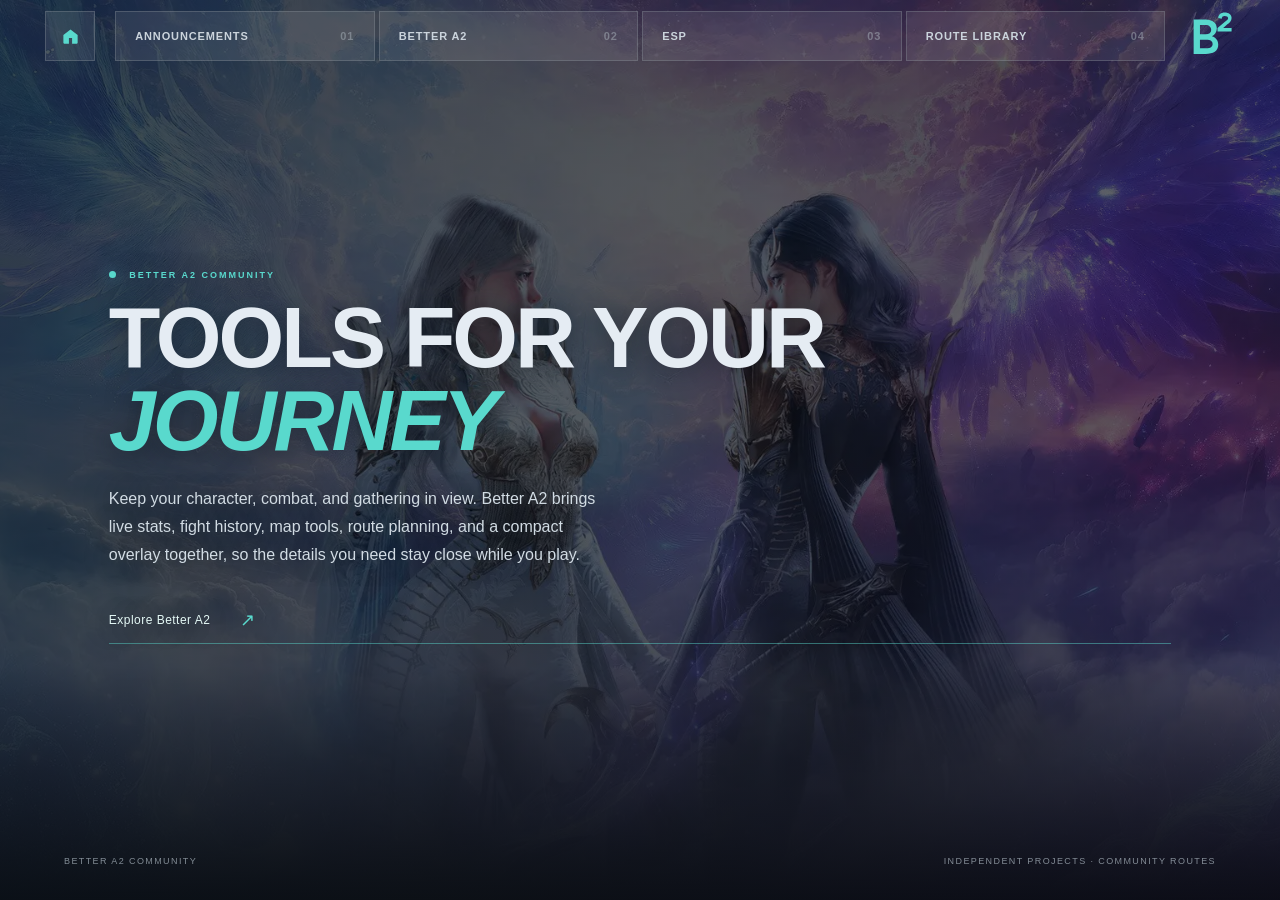
==== site/index.html @ ad32090d "Publish Better A2 community site" ====
<!doctype html>
<html lang="en">
<head>
  <meta charset="utf-8"><meta name="viewport" content="width=device-width, initial-scale=1">
  <meta name="theme-color" content="#0c1016"><meta name="description" content="The Better A2 community hub.">
  <title>Better A2 — Project Hub</title><link rel="icon" href="assets/favicon.svg" type="image/svg+xml"><link rel="stylesheet" href="assets/site.css">
</head>
<body class="home-page">
  <header class="site-header">
    <a class="home-icon" href="index.html" aria-label="Home" title="Home"><svg viewBox="0 0 24 24" aria-hidden="true"><path d="m3 10 9-7 9 7v10a1 1 0 0 1-1 1h-6v-7h-4v7H4a1 1 0 0 1-1-1z"/></svg></a>
    <nav class="main-nav" aria-label="Main navigation"><a href="announcements.html"><span>ANNOUNCEMENTS</span><b>01</b></a><a href="ba2.html"><span>BETTER A2</span><b>02</b></a><a href="esp.html"><span>ESP</span><b>03</b></a><a href="routes.html"><span>ROUTE LIBRARY</span><b>04</b></a></nav>
    <a class="header-mark" href="index.html" aria-label="Better A2"><img src="assets/brand.svg" alt=""></a>
  </header>
  <main>
    <section class="landing-hero">
      <div class="hero-content">
        <p class="eyebrow"><i></i> BETTER A2 COMMUNITY</p>
        <h1><span class="hero-title-line">Tools for your</span><br><em>journey</em></h1>
        <p class="hero-lead">Keep your character, combat, and gathering in view. Better A2 brings live stats, fight history, map tools, route planning, and a compact overlay together, so the details you need stay close while you play.</p>
        <a class="hero-link" href="ba2.html">Explore Better A2 <span>↗</span></a>
      </div>
      <div class="hero-caption"><span>BETTER A2 COMMUNITY</span><span>INDEPENDENT PROJECTS · COMMUNITY ROUTES</span></div>
    </section>
  </main>
  <script src="assets/site.js"></script>
</body>
</html>
---- site/assets/site.css ----
:root {
  color-scheme: dark;
  --bg: #0c1016;
  --panel: #141b24;
  --edge: #26313d;
  --muted: #8b9aaa;
  --text: #e5ecf3;
  --cyan: #59d9cd;
  --gold: #ddc581;
  --overlay: rgba(9, 15, 24, .72);
  font-family: 'Segoe UI', sans-serif;
}
* { box-sizing: border-box; }
html { scroll-behavior: smooth; }
html { background: var(--bg); }
body { margin: 0; min-height: 100vh; background: var(--bg); color: var(--text); font: 14px 'Segoe UI', sans-serif; }
a { color: inherit; text-decoration: none; }
a:focus-visible, input:focus-visible, select:focus-visible { outline: 2px solid var(--cyan); outline-offset: 3px; }
.site-header { position: sticky; top: 0; z-index: 10; width: 100%; height: 76px; padding: 0 clamp(18px, 3vw, 42px); margin: auto; display: flex; align-items: center; justify-content: center; gap: 20px; background: transparent; border: 0; backdrop-filter: none; }
.home-icon { width: 50px; height: 50px; display: grid; place-items: center; border: 1px solid #87919a5c; border-radius: 0; background: #ffffff15; color: var(--cyan); flex: 0 0 50px; }
.home-icon svg { width: 19px; height: 19px; fill: currentColor; }
.main-nav { display: flex; align-items: stretch; justify-content: center; gap: 4px; flex: 0 1 1050px; max-width: 1050px; min-width: 0; height: 50px; }
.main-nav a { display: flex; align-items: center; justify-content: space-between; gap: 16px; min-width: 0; flex: 1; padding: 0 clamp(11px, 1.5vw, 22px); border: 1px solid #87919a5c; background: #ffffff15; color: #cbd4dc; font-size: 11px; font-weight: 600; letter-spacing: .08em; transition: color .16s, background .16s, border-color .16s; }
.main-nav a span { overflow: hidden; text-overflow: ellipsis; white-space: nowrap; }
.main-nav a b { color: #aeb8c07d; font: 600 11px 'Segoe UI',sans-serif; }
.main-nav a:hover, .main-nav a.active { color: #fff; border-color: #59d9cdb0; background: #59d9cd24; }
.main-nav a.active b { color: var(--cyan); }
.footer-home { color: var(--cyan); font-weight: 700; font-size: 22px; letter-spacing: -2px; }
.footer-home span { color: #d5e1e7; font-size: .65em; vertical-align: top; letter-spacing: -1px; }
.header-mark { width: 50px; height: 50px; flex: 0 0 50px; display: block; }
.header-mark img { display: block; width: 90%; height: 90%; object-fit: contain; margin: auto; }
.home-page { --home-header: clamp(58px, 8vh, 76px); width: 100%; height: 100vh; height: 100svh; min-height: 0; overflow: hidden; background-color: var(--bg); background-image: linear-gradient(110deg, rgba(9,16,25,.77) 0%, rgba(12,16,22,.68) 46%, rgba(13,12,25,.64) 100%), linear-gradient(0deg, var(--bg) 0%, transparent 26%), url('cover.webp'); background-size: cover; background-position: center, center, center 42%; background-repeat: no-repeat; }
.home-page .site-header { position: relative; height: var(--home-header); }
.home-page main { height: calc(100svh - var(--home-header)); }
.landing-hero { min-height: calc(100svh - 76px); position: relative; width: 100%; max-width: none; margin: 0; display: flex; align-items: center; padding: 45px clamp(26px, 9vw, 135px) 84px; isolation: isolate; overflow: hidden; background: url('cover.webp') center 42% / cover no-repeat; }
.home-page .landing-hero { height: 100%; min-height: 0; flex-direction: column; align-items: stretch; justify-content: space-between; padding: clamp(18px, 3.5vh, 42px) clamp(22px, 8.5vw, 130px) clamp(46px, 7vh, 72px); background: transparent; }
.landing-hero::before { content: ''; position: absolute; z-index: -1; inset: 0; background: linear-gradient(110deg, rgba(9,16,25,.77) 0%, rgba(12,16,22,.68) 46%, rgba(13,12,25,.64) 100%), linear-gradient(0deg, var(--bg) 0%, transparent 26%); }
.home-page .landing-hero::before { background: transparent; }
.hero-content { max-width: 620px; margin-top: -15px; text-shadow: 0 2px 26px #06101c88; }
.home-page .hero-content { flex: 1 1 auto; display: flex; flex-direction: column; justify-content: center; width: min(100%, 1080px); max-width: 1080px; margin: 0; padding: 0 0 clamp(16px, 3vh, 38px); }
.home-page .hero-content h1 { font-size: clamp(30px, 6.6vw, 88px); }
.hero-title-line { white-space: nowrap; }
.home-page .hero-content h1 { text-transform: uppercase; }
.eyebrow, .project-number { margin: 0 0 17px; color: var(--cyan); font-size: 9px; font-weight: 600; letter-spacing: 2px; text-transform: uppercase; }
.eyebrow i { display: inline-block; width: 7px; height: 7px; margin-right: 9px; background: var(--cyan); border-radius: 50%; box-shadow: 0 0 15px #59d9cd99; }
.hero-content h1 { margin: 0; font-size: clamp(52px, 8vw, 92px); font-weight: 600; line-height: .98; letter-spacing: -3px; }
.hero-content h1 em { color: var(--cyan); font-style: italic; }
.hero-lead { max-width: 490px; margin: 22px 0 28px; color: #d2dce4; font-size: 16px; line-height: 1.75; }
.hero-link { display: inline-flex; gap: 30px; align-items: center; padding: 12px 0; border-bottom: 1px solid #59d9cd75; color: #e4f8f5; font-size: 12px; letter-spacing: .04em; }
.hero-link span { color: var(--cyan); font-size: 18px; }
.hero-caption { position: absolute; right: clamp(24px, 5vw, 76px); bottom: 34px; left: clamp(24px, 5vw, 76px); display: flex; justify-content: space-between; color: #c0ccd5a6; font-size: 9px; letter-spacing: 1.4px; }
.scroll-cue { position: absolute; bottom: 105px; right: clamp(24px, 5vw, 76px); display: flex; flex-direction: column; align-items: center; gap: 9px; color: #d2dce499; font-size: 8px; letter-spacing: 1.6px; writing-mode: vertical-rl; }
.scroll-cue span { height: 36px; width: 1px; background: linear-gradient(var(--cyan), transparent); }
.home-sections, .content-page { max-width: 1120px; margin: 0 auto; padding: 64px 28px 90px; }
.home-sections { border-top: 1px solid #dcecf01c; }
.home-page .home-sections { position: relative; z-index: 1; width: min(100%, 1120px); max-width: none; margin: 0 auto; padding: 0; border: 0; flex: 0 0 auto; }
.section-heading { margin-bottom: 22px; }
.home-page .section-heading { display: flex; align-items: baseline; gap: 16px; margin-bottom: 11px; }
.home-page .section-heading .eyebrow { flex: 0 0 auto; margin: 0; }
.home-page .section-heading h2 { font-size: clamp(23px, 3vw, 36px); }
.section-heading h2, .page-intro h1 { margin: 0; font-size: clamp(30px, 4vw, 46px); font-weight: 500; letter-spacing: -1.5px; }
.section-list { display: grid; grid-template-columns: repeat(4,minmax(0,1fr)); gap: 4px; padding: 4px; border: 1px solid #87919a70; background: #ffffff12; }
.section-row { display: flex; align-items: center; justify-content: space-between; gap: 12px; min-height: 62px; padding: 0 15px; border: 1px solid #87919a4d; background: #ffffff0b; transition: background .18s, border-color .18s; }
.section-row:hover { background: #59d9cd20; border-color: #59d9cd99; }
.section-title { font-size: 10px; font-weight: 600; letter-spacing: .09em; }
.section-row>b { color: #aeb8c07d; font-size: 11px; font-weight: 600; }
.section-row:hover>b { color: var(--cyan); }
.site-footer { max-width: 1500px; margin: auto; padding: 22px clamp(20px, 5vw, 76px) 30px; border-top: 1px solid #dcecf01c; display: flex; align-items: center; justify-content: space-between; gap: 18px; color: #a3b0bd; font-size: 10px; }
.footer-home { font-size: 20px; }
.site-footer>a:last-child { color: #c4d5dd; }
.home-page .site-footer { display: none; }
.content-page { min-height: calc(100vh - 140px); padding-top: 74px; }
.page-intro { max-width: 740px; margin-bottom: 38px; }
.page-intro h1 { margin: 0 0 12px; font-size: clamp(40px, 6vw, 66px); }
.page-intro>p:last-child { max-width: 680px; color: #bdcbd5; font-size: 14px; line-height: 1.75; }
.filters { display: grid; grid-template-columns: 1fr 190px 190px; gap: 10px; padding: 12px; border: 1px solid #dcecf028; border-radius: 10px; background: #0d151edb; backdrop-filter: blur(14px); }
.filters select, .search-box input { width: 100%; height: 41px; border: 1px solid #26313d; border-radius: 6px; background: #141b24; color: var(--text); padding: 0 11px; font: 13px 'Segoe UI', sans-serif; }
.filters select:focus, .search-box input:focus { border-color: var(--cyan); }
.search-box { display: flex; align-items: center; gap: 10px; padding-left: 12px; border: 1px solid #26313d; border-radius: 6px; background: #141b24; color: var(--cyan); }
.search-box input { border: 0; background: transparent; padding-left: 0; outline: none; }
.results-line { display: flex; justify-content: space-between; margin: 18px 3px 10px; color: #aab9c5; font-size: 10px; letter-spacing: 1px; }
.route-list, .announcement-list { display: grid; gap: 10px; }
.route-card, .announcement-card, .project-card { border: 1px solid #dcecf02b; border-radius: 9px; background: #101821d9; backdrop-filter: blur(13px); }
.route-card { display: flex; align-items: center; justify-content: space-between; gap: 20px; padding: 18px; }
.route-card h2, .announcement-card h2, .project-card h2 { margin: 9px 0 4px; font-size: 18px; font-weight: 600; }
.route-card p, .announcement-card p, .project-card p { margin: 0; color: #aab9c5; font-size: 12px; line-height: 1.65; }
.route-tags { display: flex; gap: 6px; flex-wrap: wrap; }
.pill { display: inline-flex; padding: 4px 8px; border: 1px solid #315d5d; border-radius: 4px; background: #163133; color: #8ce3db; font-size: 9px; letter-spacing: .7px; }
.pill-muted { color: #bac5cd; border-color: #4b5660; background: #202932; }
.pill-verified { color: #8fe0aa; border-color: #39614b; background: #172a20; }
.pill-purple { color: #d6c1ff; border-color: #604f7d; background: #292137; }
.route-meta { display: flex; gap: 20px; margin-top: 12px; color: #8293a1; font-size: 9px; letter-spacing: .7px; }
.route-meta b { color: #d0dbe2; font-weight: 500; }
.button { display: inline-flex; align-items: center; justify-content: center; gap: 9px; padding: 10px 14px; border: 1px solid #33434e; border-radius: 6px; background: #1a2430; color: var(--text); font-size: 11px; font-weight: 600; white-space: nowrap; transition: .15s; }
.button:hover { border-color: var(--cyan); color: #d9fbf6; }
.button-primary { border-color: #396c66; background: #254c4a; color: #c2f6ed; }
.empty-state { min-height: 230px; display: grid; place-content: center; justify-items: center; border: 1px dashed #dcecf044; border-radius: 9px; background: #101821bd; text-align: center; padding: 25px; }
.empty-state>span { color: var(--cyan); font-size: 28px; }
.empty-state h2 { margin: 8px 0 5px; font-size: 18px; }
.empty-state p { margin: 0 0 10px; color: var(--muted); font-size: 12px; }
.text-link { color: var(--cyan); font-size: 11px; }
.inline-note, .release-banner { display: flex; align-items: center; justify-content: space-between; gap: 20px; margin-top: 34px; padding: 22px; border: 1px solid #dcecf02b; border-radius: 9px; background: #101821d9; backdrop-filter: blur(13px); }
.inline-note h2, .release-banner h2 { margin: 0 0 5px; font-size: 19px; font-weight: 500; }
.inline-note p:not(.eyebrow), .release-banner p:not(.eyebrow) { max-width: 600px; margin: 0; color: #aab9c5; font-size: 12px; }
.inline-note .eyebrow, .release-banner .eyebrow { margin-bottom: 6px; }
.route-submit-panel { margin-top: 38px; padding: 24px; border: 1px solid #dcecf02b; border-radius: 9px; background: #101821d9; backdrop-filter: blur(13px); }
.route-submit-intro { max-width: 720px; margin-bottom: 22px; }
.route-submit-intro .eyebrow { margin-bottom: 7px; }
.route-submit-intro h2 { margin: 0 0 8px; font-size: 24px; font-weight: 500; }
.route-submit-intro p:last-child { margin: 0; color: #aab9c5; font-size: 12px; line-height: 1.7; }
.tally-embed { width: 100%; min-height: 720px; overflow: hidden; border-radius: 7px; }
.tally-embed iframe { display: block; width: 100%; min-height: 720px; border: 0; background: transparent; }
.route-submit-form { display: grid; grid-template-columns: repeat(2,minmax(0,1fr)); gap: 14px; }
.form-field { display: grid; gap: 7px; color: #c6d2dc; font-size: 11px; font-weight: 600; }
.form-field input, .form-field select, .form-field textarea { width: 100%; min-height: 42px; padding: 10px 12px; border: 1px solid #33434e; border-radius: 6px; background: #0e151d; color: var(--text); font: 12px 'Segoe UI',sans-serif; }
.form-field input[type=file] { padding: 8px; }
.form-field textarea { resize: vertical; min-height: 82px; }
.form-field input::placeholder, .form-field textarea::placeholder { color: #8293a1; }
.form-field-wide, .form-submit-row { grid-column: 1 / -1; }
.optional-label { color: #8293a1; font-size: 8px; letter-spacing: .8px; }
.form-submit-row { display: flex; align-items: center; gap: 15px; flex-wrap: wrap; }
.form-status { margin: 0; color: #9aabba; font-size: 11px; line-height: 1.5; }
.form-status.is-success { color: #8fe0aa; }
.announcement-list { grid-template-columns: repeat(3, minmax(0,1fr)); }
.announcement-card { min-height: 220px; padding: 20px; display: flex; flex-direction: column; align-items: flex-start; }
.announcement-meta { display: flex; align-items: center; gap: 10px; color: #8b9aaa; font-size: 8px; letter-spacing: .9px; }
.announcement-card p { margin-bottom: 20px; }
.announcement-card .text-link { margin-top: auto; }
.announcement-muted { opacity: .82; }
.project-grid { display: grid; grid-template-columns: repeat(3,minmax(0,1fr)); gap: 11px; }
.project-grid.two { grid-template-columns: repeat(2,minmax(0,1fr)); }
.project-card { min-height: 190px; padding: 21px; }
.project-card .project-number { display: block; margin: 0 0 17px; font-size: 8px; }
.project-card h2 { margin: 0 0 7px; }
.project-card .text-link { display: inline-block; margin-top: 18px; }
.muted-note { display: block; margin-top: 18px; color: var(--gold); font-size: 10px; line-height: 1.6; }
.release-banner { margin-top: 26px; }
.release-banner .eyebrow { margin: 0 0 7px; }
.sr-only { position: absolute; width: 1px; height: 1px; padding: 0; margin: -1px; overflow: hidden; clip: rect(0,0,0,0); white-space: nowrap; border: 0; }
@media (max-width: 760px) {
  .site-header { height: 64px; padding: 0 17px; gap: 13px; }
  .main-nav { justify-content: center; gap: 3px; height: 42px; overflow-x: auto; }
  .main-nav a { flex: 0 0 auto; padding: 0 9px; font-size: 9px; letter-spacing: 0; }
  .main-nav a b { display: none; }
  .header-mark { display: none; }
  .landing-hero { min-height: calc(100svh - 64px); padding: 30px 25px 90px; background-position: 55% center; }
  .landing-hero::before { background: linear-gradient(90deg,#091019c9,#09101970),linear-gradient(0deg,var(--bg),transparent 34%); }
  .hero-content h1 { font-size: clamp(52px, 12vw, 76px); }
  .hero-lead { font-size: 14px; }
  .scroll-cue { display: none; }
  .hero-caption { left: 25px; right: 25px; font-size: 7px; letter-spacing: .8px; }
  .section-list { grid-template-columns: repeat(2,minmax(0,1fr)); }
  .section-row { min-height: 57px; padding: 0 10px; }
  .section-title { font-size: 9px; }
  .home-sections, .content-page { padding-left: 20px; padding-right: 20px; }
  .filters { grid-template-columns: 1fr 1fr; }
  .search-box { grid-column: 1 / -1; }
  .announcement-list, .project-grid, .project-grid.two { grid-template-columns: 1fr; }
  .announcement-card { min-height: 175px; }
  .route-card { align-items: flex-start; flex-direction: column; }
  .route-submit-panel { padding: 18px; }
  .route-submit-form { grid-template-columns: 1fr; }
  .form-field-wide, .form-submit-row { grid-column: auto; }
  .inline-note, .release-banner { align-items: flex-start; flex-direction: column; }
  .site-footer { padding-left: 20px; padding-right: 20px; }
}
@media (max-width: 430px) {
  .home-icon { width: 42px; height: 42px; flex-basis: 42px; }
  .header-mark { width: 42px; height: 42px; flex-basis: 42px; }
  .main-nav { gap: 2px; }
  .main-nav a { padding: 0 6px; font-size: 8px; }
  .filters { grid-template-columns: 1fr; }
  .search-box { grid-column: auto; }
  .hero-caption span:last-child { display: none; }
  .route-meta { flex-direction: column; gap: 6px; }
}
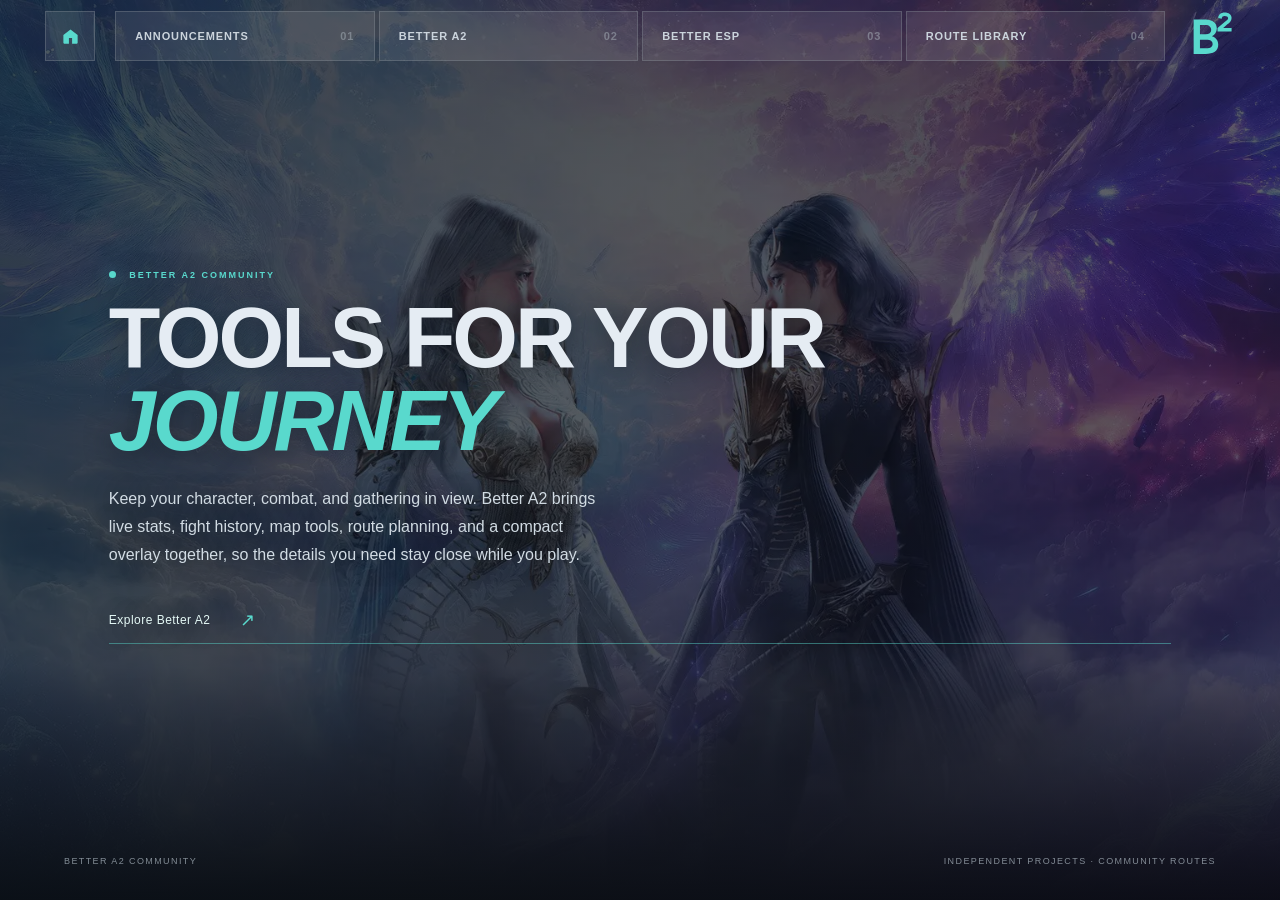
==== commit 4f7a9d44: "Rename ESP navigation and simplify BA2 feature blocks" ====
--- a/site/index.html
+++ b/site/index.html
@@ -8,7 +8,7 @@
 <body class="home-page">
   <header class="site-header">
     <a class="home-icon" href="index.html" aria-label="Home" title="Home"><svg viewBox="0 0 24 24" aria-hidden="true"><path d="m3 10 9-7 9 7v10a1 1 0 0 1-1 1h-6v-7h-4v7H4a1 1 0 0 1-1-1z"/></svg></a>
-    <nav class="main-nav" aria-label="Main navigation"><a href="announcements.html"><span>ANNOUNCEMENTS</span><b>01</b></a><a href="ba2.html"><span>BETTER A2</span><b>02</b></a><a href="esp.html"><span>ESP</span><b>03</b></a><a href="routes.html"><span>ROUTE LIBRARY</span><b>04</b></a></nav>
+    <nav class="main-nav" aria-label="Main navigation"><a href="announcements.html"><span>ANNOUNCEMENTS</span><b>01</b></a><a href="ba2.html"><span>BETTER A2</span><b>02</b></a><a href="esp.html"><span>BETTER ESP</span><b>03</b></a><a href="routes.html"><span>ROUTE LIBRARY</span><b>04</b></a></nav>
     <a class="header-mark" href="index.html" aria-label="Better A2"><img src="assets/brand.svg" alt=""></a>
   </header>
   <main>
--- a/site/assets/site.css
+++ b/site/assets/site.css
@@ -78,12 +78,15 @@
 .filters select:focus, .search-box input:focus { border-color: var(--cyan); }
 .search-box { display: flex; align-items: center; gap: 10px; padding-left: 12px; border: 1px solid #26313d; border-radius: 6px; background: #141b24; color: var(--cyan); }
 .search-box input { border: 0; background: transparent; padding-left: 0; outline: none; }
-.results-line { display: flex; justify-content: space-between; margin: 18px 3px 10px; color: #aab9c5; font-size: 10px; letter-spacing: 1px; }
+.results-line { display: flex; align-items: center; justify-content: space-between; gap: 16px; margin: 18px 3px 10px; color: #aab9c5; font-size: 10px; letter-spacing: 1px; }
+.results-actions { display: flex; align-items: center; gap: 14px; }
 .route-list, .announcement-list { display: grid; gap: 10px; }
 .route-card, .announcement-card, .project-card { border: 1px solid #dcecf02b; border-radius: 9px; background: #101821d9; backdrop-filter: blur(13px); }
 .route-card { display: flex; align-items: center; justify-content: space-between; gap: 20px; padding: 18px; }
 .route-card h2, .announcement-card h2, .project-card h2 { margin: 9px 0 4px; font-size: 18px; font-weight: 600; }
 .route-card p, .announcement-card p, .project-card p { margin: 0; color: #aab9c5; font-size: 12px; line-height: 1.65; }
+.route-card-main { min-width: 0; flex: 1; }
+.route-card-actions { display: flex; flex: 0 0 auto; align-items: center; gap: 8px; }
 .route-tags { display: flex; gap: 6px; flex-wrap: wrap; }
 .pill { display: inline-flex; padding: 4px 8px; border: 1px solid #315d5d; border-radius: 4px; background: #163133; color: #8ce3db; font-size: 9px; letter-spacing: .7px; }
 .pill-muted { color: #bac5cd; border-color: #4b5660; background: #202932; }
@@ -94,6 +97,24 @@
 .button { display: inline-flex; align-items: center; justify-content: center; gap: 9px; padding: 10px 14px; border: 1px solid #33434e; border-radius: 6px; background: #1a2430; color: var(--text); font-size: 11px; font-weight: 600; white-space: nowrap; transition: .15s; }
 .button:hover { border-color: var(--cyan); color: #d9fbf6; }
 .button-primary { border-color: #396c66; background: #254c4a; color: #c2f6ed; }
+.route-map-viewer { position: fixed; z-index: 100; inset: 0; display: none; padding: 18px; background: rgba(4,8,13,.88); backdrop-filter: blur(12px); }
+.route-map-viewer[aria-hidden="false"] { display: grid; place-items: center; }
+.route-map-dialog { display: flex; flex-direction: column; width: min(1500px,100%); height: min(940px,100%); min-height: 0; overflow: hidden; border: 1px solid #354552; border-radius: 12px; background: #101821; box-shadow: 0 24px 90px #000a; }
+.route-map-header { display: flex; flex: 0 0 auto; align-items: center; justify-content: space-between; gap: 18px; padding: 15px 18px; border-bottom: 1px solid #293744; }
+.route-map-header .eyebrow { margin: 0 0 4px; font-size: 8px; }
+.route-map-header h2 { margin: 0; font-size: 19px; font-weight: 600; }
+.route-map-subtitle { margin: 4px 0 0; color: #95a8b5; font-size: 11px; }
+.route-map-controls { display: flex; flex: 0 0 auto; gap: 7px; }
+.route-map-stage { position: relative; flex: 1 1 auto; min-height: 0; overflow: hidden; background: #0a1016; }
+.route-map-stage canvas { display: block; width: 100%; height: 100%; cursor: grab; touch-action: none; }
+.route-map-stage canvas.is-dragging { cursor: grabbing; }
+.route-map-status { position: absolute; top: 12px; left: 13px; max-width: min(70%, 520px); padding: 7px 10px; border: 1px solid #344451; border-radius: 5px; background: #0b1118d9; color: #bdcbd5; font-size: 10px; pointer-events: none; }
+.route-map-legend { position: absolute; right: 13px; bottom: 13px; display: flex; gap: 14px; padding: 8px 10px; border: 1px solid #344451; border-radius: 5px; background: #0b1118d9; color: #c7d3dc; font-size: 10px; pointer-events: none; }
+.route-map-legend span { display: inline-flex; align-items: center; gap: 6px; }
+.route-map-legend i { width: 9px; height: 9px; display: inline-block; border-radius: 50%; background: var(--cyan); }
+.route-map-legend .legend-waypoint { background: #f3bd5a; }
+.route-map-hint { flex: 0 0 auto; margin: 0; padding: 8px 14px; border-top: 1px solid #293744; color: #91a2af; font-size: 10px; }
+body.route-map-open { overflow: hidden; }
 .empty-state { min-height: 230px; display: grid; place-content: center; justify-items: center; border: 1px dashed #dcecf044; border-radius: 9px; background: #101821bd; text-align: center; padding: 25px; }
 .empty-state>span { color: var(--cyan); font-size: 28px; }
 .empty-state h2 { margin: 8px 0 5px; font-size: 18px; }
@@ -104,6 +125,8 @@
 .inline-note p:not(.eyebrow), .release-banner p:not(.eyebrow) { max-width: 600px; margin: 0; color: #aab9c5; font-size: 12px; }
 .inline-note .eyebrow, .release-banner .eyebrow { margin-bottom: 6px; }
 .route-submit-panel { margin-top: 38px; padding: 24px; border: 1px solid #dcecf02b; border-radius: 9px; background: #101821d9; backdrop-filter: blur(13px); }
+.route-submit-steps { margin-top: 30px; }
+.submission-back-link { margin-top: 20px; }
 .route-submit-intro { max-width: 720px; margin-bottom: 22px; }
 .route-submit-intro .eyebrow { margin-bottom: 7px; }
 .route-submit-intro h2 { margin: 0 0 8px; font-size: 24px; font-weight: 500; }
@@ -136,6 +159,41 @@
 .muted-note { display: block; margin-top: 18px; color: var(--gold); font-size: 10px; line-height: 1.6; }
 .release-banner { margin-top: 26px; }
 .release-banner .eyebrow { margin: 0 0 7px; }
+.about-intro { max-width: 900px; margin-bottom: 58px; }
+.about-intro h1 { max-width: 850px; }
+.about-intro .button { margin-top: 10px; }
+.about-section { margin-top: 72px; }
+.about-section-heading { max-width: 760px; margin-bottom: 22px; }
+.about-section-heading .eyebrow { margin-bottom: 10px; }
+.about-section-heading h2 { margin: 0 0 9px; font-size: clamp(25px, 3.5vw, 38px); font-weight: 500; letter-spacing: -1px; }
+.about-section-heading>p:last-child:not(.eyebrow) { margin: 0; color: #aab9c5; font-size: 13px; line-height: 1.7; }
+.about-feature-grid, .about-overlay-grid { display: grid; grid-template-columns: repeat(2,minmax(0,1fr)); gap: 14px; align-items: start; }
+.about-feature-card { min-width: 0; overflow: hidden; border: 1px solid #dcecf02b; border-radius: 9px; background: #101821d9; backdrop-filter: blur(13px); }
+.about-feature-card-wide { grid-column: 1 / -1; }
+.about-shot { position: relative; display: flex; justify-content: center; align-items: center; width: 100%; margin: 0; overflow: hidden; background: #0b1016; container-type: inline-size; }
+.about-shot img { display: block; width: 100%; height: auto; max-height: min(68vh, 620px); object-fit: contain; }
+.about-feature-copy { padding: 17px 19px 20px; }
+.about-feature-copy .project-number { display: block; margin-bottom: 9px; }
+.about-feature-copy h3 { margin: 0 0 7px; font-size: 18px; font-weight: 600; }
+.about-feature-copy p { max-width: 690px; margin: 0; color: #aab9c5; font-size: 12px; line-height: 1.7; }
+.about-overlay-section { padding-top: 12px; }
+.about-shot-overlay-bar { margin: 20px 0 14px; border: 1px solid #dcecf02b; border-radius: 9px; }
+.about-shot-overlay-bar img { max-height: 100px; object-fit: contain; }
+.about-shot-overlay-pets img, .about-shot-overlay-dps img { max-height: 560px; }
+.about-shot-overlay-menu img { max-height: 260px; }
+.about-summary-grid { margin-top: -34px; margin-bottom: 72px; }
+.about-function-grid { display: grid; grid-template-columns: repeat(2,minmax(0,1fr)); grid-auto-rows: 1fr; gap: 14px; }
+.about-function-card { display: flex; min-width: 0; min-height: 172px; align-items: center; padding: 24px 28px; border: 1px solid #dcecf02b; border-radius: 9px; background: #101821d9; }
+.about-function-card .about-feature-copy { width: 100%; padding: 0; }
+.about-function-card .about-feature-copy p { max-width: 660px; }
+.redaction { position: absolute; z-index: 1; display: flex; align-items: center; justify-content: flex-start; overflow: hidden; white-space: nowrap; color: #e5ecf3; font-weight: 600; line-height: 1; pointer-events: none; }
+.redaction-character-name { left: 5.15%; top: 29.3%; width: 15%; height: 5.7%; padding-left: .2%; background: #0c1016; font-size: 2.05cqw; }
+.redaction-character-tab { left: 3.25%; top: 41.7%; width: 5.6%; height: 3.8%; padding-left: .1%; background: #1a4052; font-size: .82cqw; }
+.redaction-activities-tab { left: 1.55%; top: 27.2%; width: 7.1%; height: 4.3%; padding-left: .2%; background: #1a4052; font-size: .88cqw; }
+.redaction-activities-meta { left: 1.9%; top: 38.3%; width: 13.6%; height: 2.4%; background: #141b24; font-size: .85cqw; }
+.redaction-history-tab { left: 2.55%; top: 57.6%; width: 5.7%; height: 5.5%; padding-left: .1%; background: #1a4052; font-size: .84cqw; }
+.redaction-dps-name { left: 10.3%; top: 20.4%; width: 22%; height: 3.2%; background: #292b2d; font-size: 3.4cqw; text-transform: none; }
+.redaction-menu-name { left: 7.2%; top: 4%; width: 12.5%; height: 12%; background: #1b2027; font-size: 1.8cqw; text-transform: none; }
 .sr-only { position: absolute; width: 1px; height: 1px; padding: 0; margin: -1px; overflow: hidden; clip: rect(0,0,0,0); white-space: nowrap; border: 0; }
 @media (max-width: 760px) {
   .site-header { height: 64px; padding: 0 17px; gap: 13px; }
@@ -158,10 +216,27 @@
   .announcement-list, .project-grid, .project-grid.two { grid-template-columns: 1fr; }
   .announcement-card { min-height: 175px; }
   .route-card { align-items: flex-start; flex-direction: column; }
+  .route-card-actions { flex-wrap: wrap; }
+  .results-line { align-items: flex-start; }
+  .results-actions { align-items: flex-end; flex-direction: column-reverse; gap: 8px; }
+  .route-map-viewer { padding: 0; }
+  .route-map-dialog { width: 100%; height: 100%; border: 0; border-radius: 0; }
+  .route-map-header { align-items: flex-start; padding: 12px; }
+  .route-map-header h2 { font-size: 16px; }
+  .route-map-controls { flex-wrap: wrap; justify-content: flex-end; gap: 5px; }
+  .route-map-controls .button { padding: 8px 10px; }
   .route-submit-panel { padding: 18px; }
   .route-submit-form { grid-template-columns: 1fr; }
   .form-field-wide, .form-submit-row { grid-column: auto; }
   .inline-note, .release-banner { align-items: flex-start; flex-direction: column; }
+  .about-intro { margin-bottom: 42px; }
+  .about-section { margin-top: 52px; }
+  .about-summary-grid { margin-top: -20px; margin-bottom: 52px; }
+  .about-function-grid { grid-template-columns: 1fr; grid-auto-rows: auto; }
+  .about-function-card { min-height: 150px; padding: 22px; }
+  .about-feature-card-wide { grid-column: auto; }
+  .about-shot img { max-height: 62vh; }
+  .redaction-character-name { font-size: 2.05cqw; }
   .site-footer { padding-left: 20px; padding-right: 20px; }
 }
 @media (max-width: 430px) {
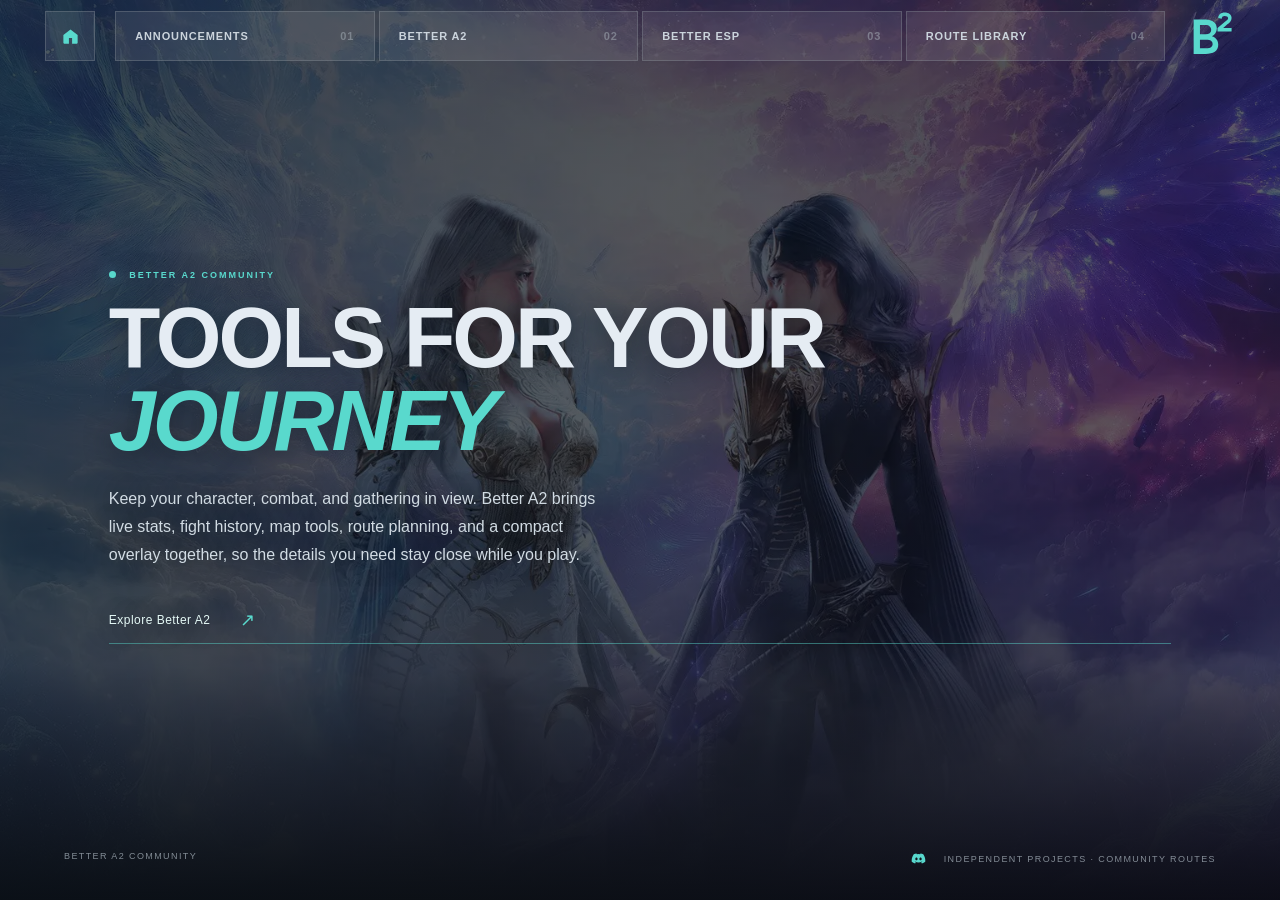
==== commit ae5c861b: "Use Discord icon link in site footers" ====
--- a/site/index.html
+++ b/site/index.html
@@ -3,7 +3,7 @@
 <head>
   <meta charset="utf-8"><meta name="viewport" content="width=device-width, initial-scale=1">
   <meta name="theme-color" content="#0c1016"><meta name="description" content="The Better A2 community hub.">
-  <title>Better A2 — Project Hub</title><link rel="icon" href="assets/favicon.svg" type="image/svg+xml"><link rel="stylesheet" href="assets/site.css">
+  <title>Better A2 — Project Hub</title><link rel="icon" href="assets/favicon.svg" type="image/svg+xml"><link rel="stylesheet" href="assets/site.css?v=discord-footer-1">
 </head>
 <body class="home-page">
   <header class="site-header">
@@ -19,7 +19,7 @@
         <p class="hero-lead">Keep your character, combat, and gathering in view. Better A2 brings live stats, fight history, map tools, route planning, and a compact overlay together, so the details you need stay close while you play.</p>
         <a class="hero-link" href="ba2.html">Explore Better A2 <span>↗</span></a>
       </div>
-      <div class="hero-caption"><span>BETTER A2 COMMUNITY</span><span>INDEPENDENT PROJECTS · COMMUNITY ROUTES</span></div>
+      <div class="hero-caption"><span>BETTER A2 COMMUNITY</span><span class="home-caption-links"><a href="https://discord.gg/PRQXh8B4bE" target="_blank" rel="noopener noreferrer" aria-label="Join the Better A2 Discord server"><img src="assets/discord.svg" alt=""></a><span>INDEPENDENT PROJECTS · COMMUNITY ROUTES</span></span></div>
     </section>
   </main>
   <script src="assets/site.js"></script>
--- a/site/assets/site.css
+++ b/site/assets/site.css
@@ -49,6 +49,10 @@
 .hero-link { display: inline-flex; gap: 30px; align-items: center; padding: 12px 0; border-bottom: 1px solid #59d9cd75; color: #e4f8f5; font-size: 12px; letter-spacing: .04em; }
 .hero-link span { color: var(--cyan); font-size: 18px; }
 .hero-caption { position: absolute; right: clamp(24px, 5vw, 76px); bottom: 34px; left: clamp(24px, 5vw, 76px); display: flex; justify-content: space-between; color: #c0ccd5a6; font-size: 9px; letter-spacing: 1.4px; }
+.home-caption-links { display: flex; align-items: center; gap: 18px; }
+.home-caption-links>a { display: inline-flex; align-items: center; gap: 6px; color: #b7c6cf; }
+.home-caption-links img { width: 15px; height: 15px; }
+.home-caption-links>a:hover { color: var(--cyan); }
 .scroll-cue { position: absolute; bottom: 105px; right: clamp(24px, 5vw, 76px); display: flex; flex-direction: column; align-items: center; gap: 9px; color: #d2dce499; font-size: 8px; letter-spacing: 1.6px; writing-mode: vertical-rl; }
 .scroll-cue span { height: 36px; width: 1px; background: linear-gradient(var(--cyan), transparent); }
 .home-sections, .content-page { max-width: 1120px; margin: 0 auto; padding: 64px 28px 90px; }
@@ -67,13 +71,17 @@
 .section-row:hover>b { color: var(--cyan); }
 .site-footer { max-width: 1500px; margin: auto; padding: 22px clamp(20px, 5vw, 76px) 30px; border-top: 1px solid #dcecf01c; display: flex; align-items: center; justify-content: space-between; gap: 18px; color: #a3b0bd; font-size: 10px; }
 .footer-home { font-size: 20px; }
-.site-footer>a:last-child { color: #c4d5dd; }
+.footer-links { display: flex; align-items: center; gap: 18px; }
+.site-footer .footer-links>a { color: #c4d5dd; }
+.footer-discord { display: inline-flex; align-items: center; gap: 7px; }
+.footer-discord img { display: block; width: 17px; height: 17px; }
+.footer-discord:hover { color: var(--cyan) !important; }
 .home-page .site-footer { display: none; }
 .content-page { min-height: calc(100vh - 140px); padding-top: 74px; }
 .page-intro { max-width: 740px; margin-bottom: 38px; }
 .page-intro h1 { margin: 0 0 12px; font-size: clamp(40px, 6vw, 66px); }
 .page-intro>p:last-child { max-width: 680px; color: #bdcbd5; font-size: 14px; line-height: 1.75; }
-.filters { display: grid; grid-template-columns: 1fr 190px 190px; gap: 10px; padding: 12px; border: 1px solid #dcecf028; border-radius: 10px; background: #0d151edb; backdrop-filter: blur(14px); }
+.filters { display: grid; grid-template-columns: minmax(180px,1fr) repeat(4,minmax(130px,160px)); gap: 10px; padding: 12px; border: 1px solid #dcecf028; border-radius: 10px; background: #0d151edb; backdrop-filter: blur(14px); }
 .filters select, .search-box input { width: 100%; height: 41px; border: 1px solid #26313d; border-radius: 6px; background: #141b24; color: var(--text); padding: 0 11px; font: 13px 'Segoe UI', sans-serif; }
 .filters select:focus, .search-box input:focus { border-color: var(--cyan); }
 .search-box { display: flex; align-items: center; gap: 10px; padding-left: 12px; border: 1px solid #26313d; border-radius: 6px; background: #141b24; color: var(--cyan); }
@@ -144,7 +152,7 @@
 .form-submit-row { display: flex; align-items: center; gap: 15px; flex-wrap: wrap; }
 .form-status { margin: 0; color: #9aabba; font-size: 11px; line-height: 1.5; }
 .form-status.is-success { color: #8fe0aa; }
-.announcement-list { grid-template-columns: repeat(3, minmax(0,1fr)); }
+.announcement-list { grid-template-columns: repeat(2, minmax(0,1fr)); }
 .announcement-card { min-height: 220px; padding: 20px; display: flex; flex-direction: column; align-items: flex-start; }
 .announcement-meta { display: flex; align-items: center; gap: 10px; color: #8b9aaa; font-size: 8px; letter-spacing: .9px; }
 .announcement-card p { margin-bottom: 20px; }
@@ -182,19 +190,26 @@
 .about-shot-overlay-pets img, .about-shot-overlay-dps img { max-height: 560px; }
 .about-shot-overlay-menu img { max-height: 260px; }
 .about-summary-grid { margin-top: -34px; margin-bottom: 72px; }
-.about-function-grid { display: grid; grid-template-columns: repeat(2,minmax(0,1fr)); grid-auto-rows: 1fr; gap: 14px; }
-.about-function-card { display: flex; min-width: 0; min-height: 172px; align-items: center; padding: 24px 28px; border: 1px solid #dcecf02b; border-radius: 9px; background: #101821d9; }
-.about-function-card .about-feature-copy { width: 100%; padding: 0; }
-.about-function-card .about-feature-copy p { max-width: 660px; }
-.redaction { position: absolute; z-index: 1; display: flex; align-items: center; justify-content: flex-start; overflow: hidden; white-space: nowrap; color: #e5ecf3; font-weight: 600; line-height: 1; pointer-events: none; }
-.redaction-character-name { left: 5.15%; top: 29.3%; width: 15%; height: 5.7%; padding-left: .2%; background: #0c1016; font-size: 2.05cqw; }
-.redaction-character-tab { left: 3.25%; top: 41.7%; width: 5.6%; height: 3.8%; padding-left: .1%; background: #1a4052; font-size: .82cqw; }
-.redaction-activities-tab { left: 1.55%; top: 27.2%; width: 7.1%; height: 4.3%; padding-left: .2%; background: #1a4052; font-size: .88cqw; }
-.redaction-activities-meta { left: 1.9%; top: 38.3%; width: 13.6%; height: 2.4%; background: #141b24; font-size: .85cqw; }
-.redaction-history-tab { left: 2.55%; top: 57.6%; width: 5.7%; height: 5.5%; padding-left: .1%; background: #1a4052; font-size: .84cqw; }
-.redaction-dps-name { left: 10.3%; top: 20.4%; width: 22%; height: 3.2%; background: #292b2d; font-size: 3.4cqw; text-transform: none; }
-.redaction-menu-name { left: 7.2%; top: 4%; width: 12.5%; height: 12%; background: #1b2027; font-size: 1.8cqw; text-transform: none; }
+.about-detail-list { display: flex; flex-direction: column; gap: 14px; }
+.about-feature-row { display: flex; height: 276px; min-height: 276px; overflow: hidden; border: 1px solid #dcecf02b; border-radius: 9px; background: #101821d9; }
+.about-feature-row .about-shot { flex: 0 0 33.333%; width: 33.333%; height: 100%; margin: 0; padding: 12px; border: 0; }
+.about-feature-row .about-feature-copy { display: flex; flex: 1; min-width: 0; flex-direction: column; justify-content: center; padding: 28px clamp(22px, 4vw, 58px); }
+.about-feature-row:nth-child(even) .about-shot { order: 1; }
+.about-feature-row:nth-child(even) .about-feature-copy { order: 0; }
+.about-feature-row .about-shot img { width: 100%; height: 100%; max-height: none; object-fit: contain; }
+.about-feature-row .about-shot-image { position: relative; display: block; width: 100%; max-width: 100%; container-type: inline-size; }
+.about-shot-image-character { aspect-ratio: 2022 / 968; }
+.about-shot-image-activities { aspect-ratio: 2022 / 1132; }
+.about-shot-image-history { aspect-ratio: 2040 / 630; }
+.about-shot-image-menu { aspect-ratio: 867 / 247; }
+.about-feature-row .about-shot-image-dps { width: auto; height: 100%; max-width: 100%; aspect-ratio: 517 / 612; }
+.about-feature-row .about-shot-image img { width: 100%; height: 100%; object-fit: fill; }
+.about-feature-row .about-shot-overlay-bar img { height: auto; max-height: 100%; }
 .sr-only { position: absolute; width: 1px; height: 1px; padding: 0; margin: -1px; overflow: hidden; clip: rect(0,0,0,0); white-space: nowrap; border: 0; }
+@media (min-width: 761px) and (max-width: 1000px) {
+  .filters { grid-template-columns: repeat(4,minmax(0,1fr)); }
+  .search-box { grid-column: 1 / -1; }
+}
 @media (max-width: 760px) {
   .site-header { height: 64px; padding: 0 17px; gap: 13px; }
   .main-nav { justify-content: center; gap: 3px; height: 42px; overflow-x: auto; }
@@ -232,12 +247,16 @@
   .about-intro { margin-bottom: 42px; }
   .about-section { margin-top: 52px; }
   .about-summary-grid { margin-top: -20px; margin-bottom: 52px; }
-  .about-function-grid { grid-template-columns: 1fr; grid-auto-rows: auto; }
-  .about-function-card { min-height: 150px; padding: 22px; }
+  .about-feature-row { height: auto; min-height: 0; flex-direction: column; }
+  .about-feature-row .about-shot { flex: 0 0 auto; width: 100%; height: 230px; }
+  .about-feature-row .about-feature-copy { order: 1 !important; min-height: 150px; padding: 22px; }
+  .about-feature-row:nth-child(even) .about-shot { order: 0; }
+  .about-feature-row .about-shot-image-dps { height: 100%; width: auto; }
+  .about-feature-row .about-shot img { max-height: 100%; }
   .about-feature-card-wide { grid-column: auto; }
   .about-shot img { max-height: 62vh; }
-  .redaction-character-name { font-size: 2.05cqw; }
-  .site-footer { padding-left: 20px; padding-right: 20px; }
+  .site-footer { padding-left: 20px; padding-right: 20px; flex-wrap: wrap; }
+  .footer-links { width: 100%; justify-content: flex-end; }
 }
 @media (max-width: 430px) {
   .home-icon { width: 42px; height: 42px; flex-basis: 42px; }
@@ -246,6 +265,8 @@
   .main-nav a { padding: 0 6px; font-size: 8px; }
   .filters { grid-template-columns: 1fr; }
   .search-box { grid-column: auto; }
-  .hero-caption span:last-child { display: none; }
+  .hero-caption>span:last-child:not(.home-caption-links) { display: none; }
+  .home-caption-links { gap: 10px; }
+  .home-caption-links>span { display: none; }
   .route-meta { flex-direction: column; gap: 6px; }
 }
